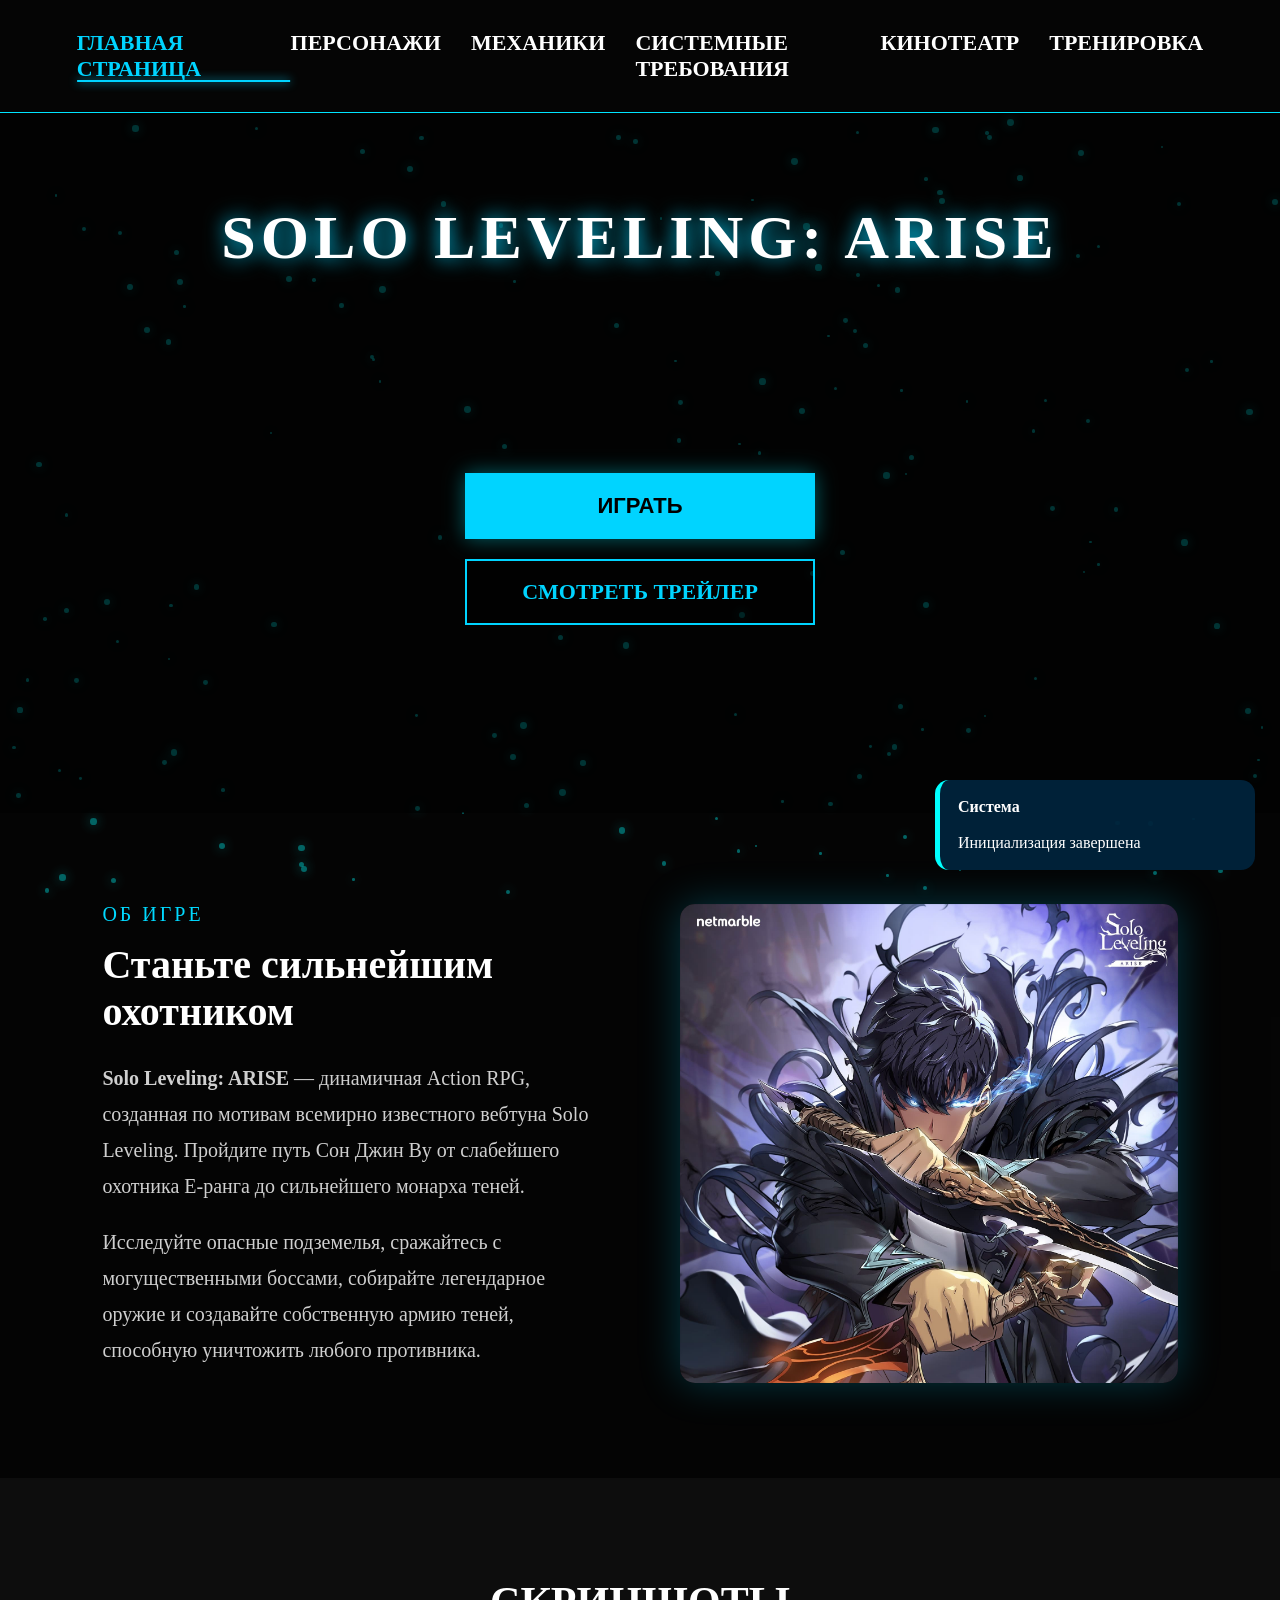
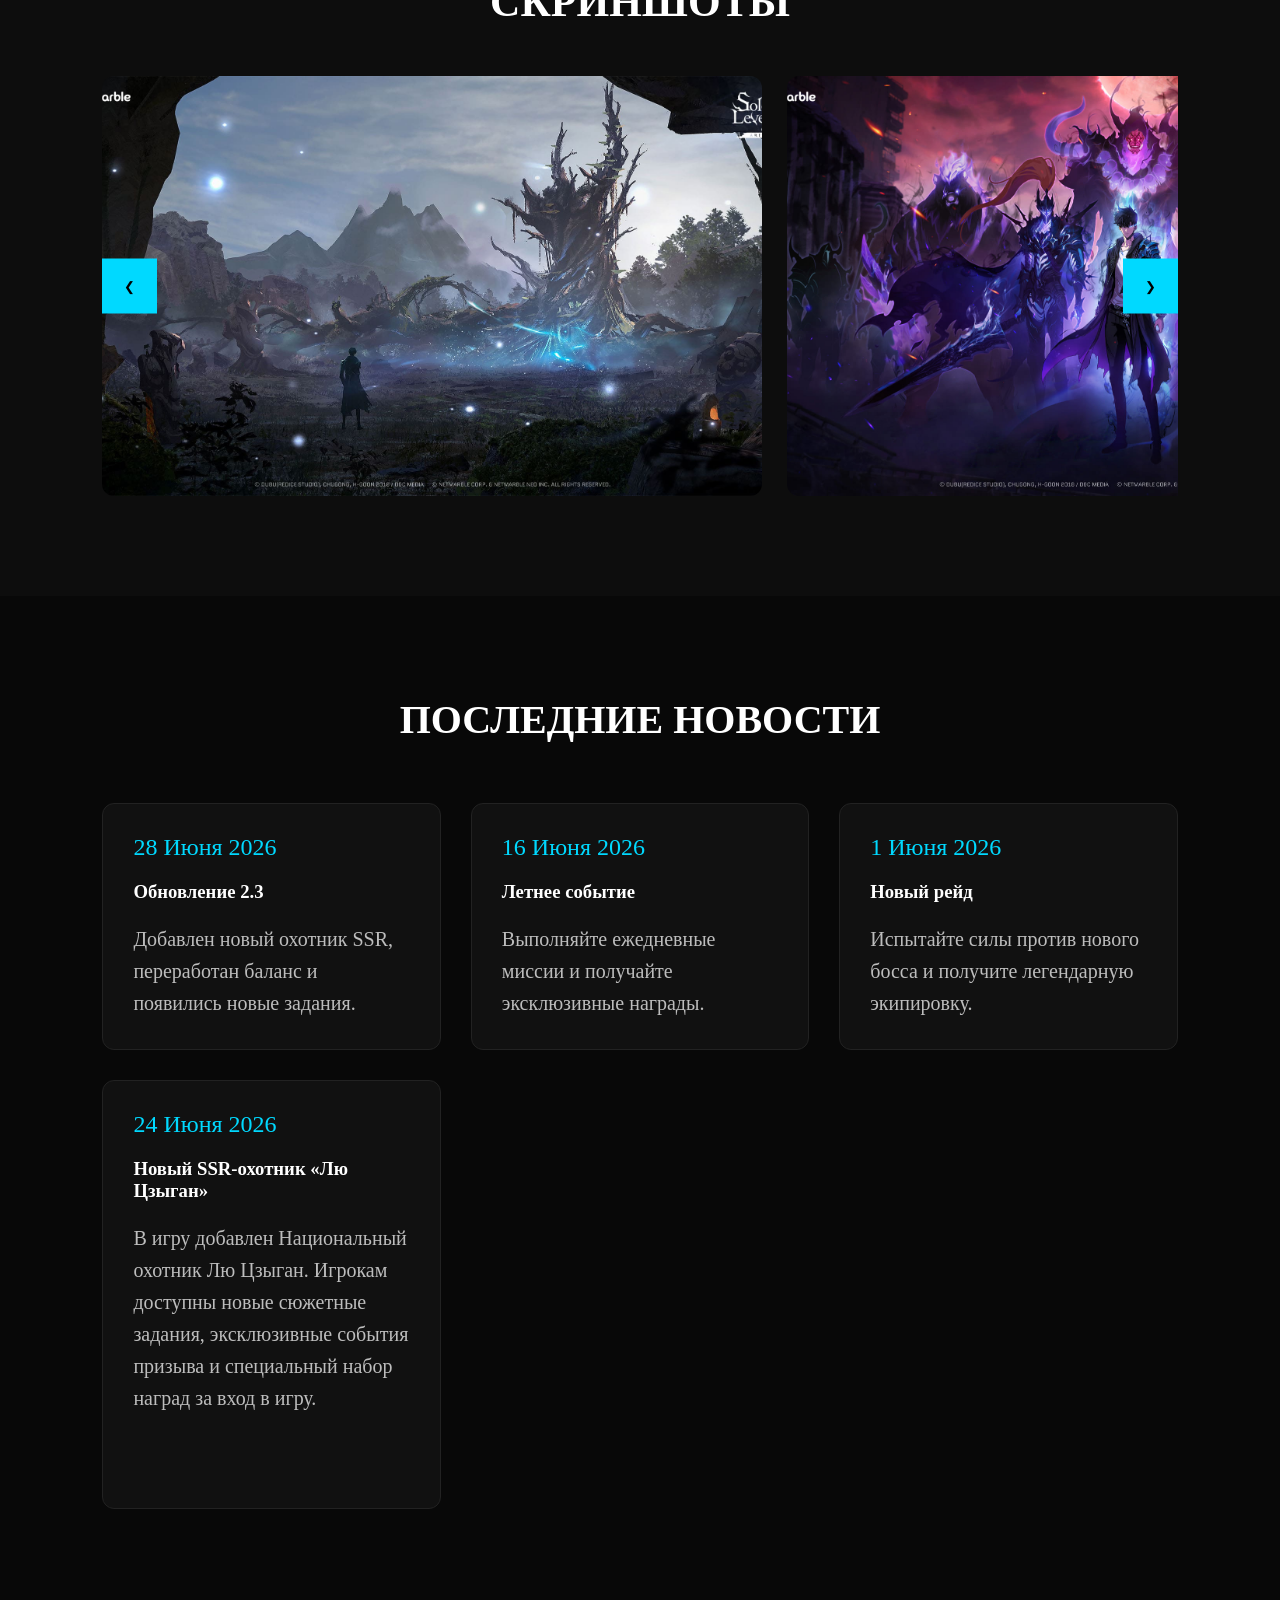
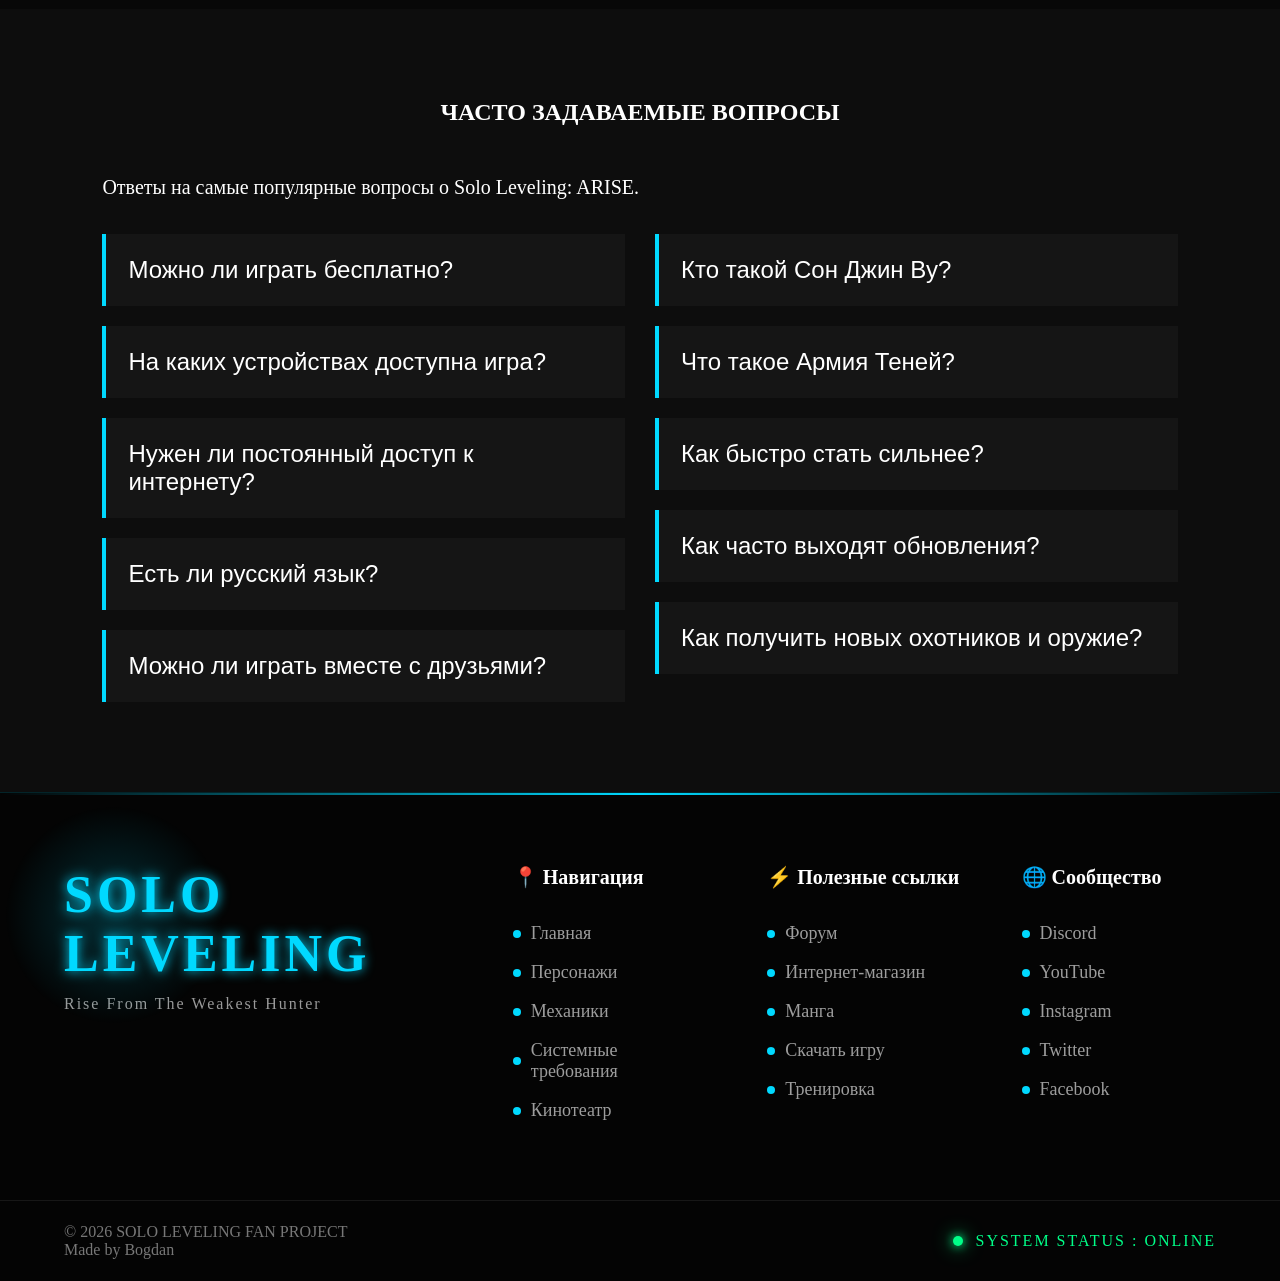
==== index.html @ cc803acc "init" ====
<!DOCTYPE html>
<html lang="ru">

<head>
    <meta charset="UTF-8">
    <meta name="viewport" content="width=device-width, initial-scale=1.0">
    <title>Главная</title>
    <link rel="stylesheet" href="/css/global/reset.css">
    <link rel="stylesheet" href="/css/global/navbar.css">
    <link rel="stylesheet" href="/css/global/footer.css">
    <link rel="stylesheet" href="/css/global/loader.css">
    <link rel="stylesheet" href="/css/global/notifications.css">
    <link rel="stylesheet" href="/css/global/particles.css">
    <link rel="stylesheet" href="/css/home/about.css">
    <link rel="stylesheet" href="/css/home/hero.css">
    <link rel="stylesheet" href="/css/home/gallery.css">
    <link rel="stylesheet" href="/css/home/news.css">
    <link rel="stylesheet" href="/css/home/faq.css">
    <link rel="stylesheet" href="/css/home/download.css">
    <link rel="stylesheet" href="/css/animations.css">
    <link rel="icon" href="/assets/icons/favicon.jpg" type="image/png">
</head>

<body>
    <nav class="navbar">
        <a href="index.html" class="active">ГЛАВНАЯ СТРАНИЦА</a>
        <ul class="nav-links">
            <li><a href="/html/characters.html">ПЕРСОНАЖИ</a></li>
            <li><a href="/html/game-info.html">МЕХАНИКИ</a></li>
            <li><a href="/html/requirements.html">СИСТЕМНЫЕ ТРЕБОВАНИЯ</a></li>
            <li><a href="/html/viewer.html">КИНОТЕАТР</a></li>
            <li><a href="/html/stronger.html">ТРЕНИРОВКА</a></li>
        </ul>
    </nav>
    <div id="particles"></div>
    <section class="hero-module">
        <video autoplay muted loop playsinline class="hero-video">
            <source src="/assets/video/hero-video.mp4" type="video/mp4">
        </video>
        <div class="hero-content">
            <h1>SOLO LEVELING: ARISE</h1>
            <div class="cta-group">
                <button class="btn-primary" id="play-btn">
                    ИГРАТЬ
                </button>
                <a href="https://www.youtube.com/watch?v=YvGSK8mIlt8" class="btn-secondary">
                    СМОТРЕТЬ ТРЕЙЛЕР
                </a>
            </div>
        </div>
    </section>
    <section class="about-game hidden">
        <div class="about-content">
            <div class="about-text">
                <span class="section-tag">ОБ ИГРЕ</span>
                <h2>Станьте сильнейшим охотником</h2>

                <p>
                    <strong>Solo Leveling: ARISE</strong> — динамичная Action RPG,
                    созданная по мотивам всемирно известного вебтуна Solo Leveling.
                    Пройдите путь Сон Джин Ву от слабейшего охотника E-ранга до
                    сильнейшего монарха теней.
                </p>

                <p>
                    Исследуйте опасные подземелья, сражайтесь с могущественными
                    боссами, собирайте легендарное оружие и создавайте собственную
                    армию теней, способную уничтожить любого противника.
                </p>
            </div>

            <div class="about-image hidden">
                <img src="/assets/screens/main/main.jpg" alt="Solo Leveling">
            </div>
        </div>
    </section>
    <section class="gallery-section hidden">
        <h2>СКРИНШОТЫ</h2>
        <div class="slider">
            <button class="slider-btn prev">&#10094;</button>
            <div class="slider-track">
                <img src="/assets/screens/1.jpg">
                <img src="/assets/screens/2.jpg">
                <img src="/assets/screens/3.jpg">
                <img src="/assets/screens/4.jpg">
                <img src="/assets/screens/5.jpg">
                <img src="/assets/screens/6.jpg">
                <img src="/assets/screens/7.jpg">
                <img src="/assets/screens/8.jpg">
                <img src="/assets/screens/9.jpg">
                <img src="/assets/screens/10.jpg">
            </div>
            <button class="slider-btn next">&#10095;</button>
        </div>
    </section>
    <div class="lightbox">
        <span class="close-lightbox">&times;</span>
        <img class="lightbox-img">
    </div>
    <section class="news-section hidden">
        <h2>ПОСЛЕДНИЕ НОВОСТИ</h2>
        <div class="news-grid">
            <article class="news-card">
                <span class="date">28 Июня 2026</span>
                <h3>Обновление 2.3</h3>
                <p>
                    Добавлен новый охотник SSR, переработан баланс
                    и появились новые задания.
                </p>
            </article>
            <article class="news-card">
                <span class="date">16 Июня 2026</span>
                <h3>Летнее событие</h3>
                <p>
                    Выполняйте ежедневные миссии и получайте эксклюзивные награды.
                </p>
            </article>

            <article class="news-card">
                <span class="date">1 Июня 2026</span>
                <h3>Новый рейд</h3>
                <p>
                    Испытайте силы против нового босса и получите легендарную экипировку.
                </p>
            </article>
            <article class="news-card">
                <span class="date">24 Июня 2026</span>
                <h3>Новый SSR-охотник «Лю Цзыган»</h3>
                <p>
                    В игру добавлен Национальный охотник Лю Цзыган. Игрокам доступны
                    новые сюжетные задания, эксклюзивные события призыва и специальный
                    набор наград за вход в игру.
                </p>
            </article>

            <article class="news-card">
                <span class="date">11 Июня 2026</span>
                <h3>Летний фестиваль охотников</h3>
                <p>
                    Стартовало сезонное событие Summer Hunter Festival. Выполняйте
                    ежедневные миссии, собирайте специальные жетоны и обменивайте их
                    на SSR-оружие, артефакты и редкие материалы для усиления персонажей.
                </p>
            </article>

            <article class="news-card">
                <span class="date">29 Мая 2026</span>
                <h3>Новый режим «Proof of the Strong»</h3>
                <p>
                    Добавлен новый высокоуровневый режим испытаний, в котором игрокам
                    предстоит сразиться с усиленными боссами. За прохождение можно
                    получить легендарное снаряжение и уникальные титулы.
                </p>
            </article>
        </div>
    </section>
    <section class="faq-section hidden" id="faq">
        <h2>ЧАСТО ЗАДАВАЕМЫЕ ВОПРОСЫ</h2>
        <p class="faq-subtitle">
            Ответы на самые популярные вопросы о Solo Leveling: ARISE.
        </p>
        <div class="faq">
            <div class="faq-column">
                <div class="faq-item">
                    <button class="faq-question">
                        Можно ли играть бесплатно?
                    </button>
                    <div class="faq-answer">
                        <p>
                            Да. <strong>Solo Leveling: ARISE</strong> распространяется по модели
                            Free-to-Play, поэтому скачать и начать играть можно совершенно бесплатно.
                        </p>
                        <p>
                            В игре присутствуют внутриигровые покупки, однако большинство контента,
                            включая сюжет, развитие персонажей, подземелья и события, доступно без
                            обязательных вложений.
                        </p>
                    </div>
                </div>
                <div class="faq-item">
                    <button class="faq-question">
                        На каких устройствах доступна игра?
                    </button>

                    <div class="faq-answer">
                        <p>
                            Игра доступна на ПК, Android и iOS.
                        </p>
                        <p>
                            Вы можете использовать одну учетную запись и продолжить прохождение
                            на любом поддерживаемом устройстве, если выполнен вход в один аккаунт.
                        </p>
                    </div>
                </div>
                <div class="faq-item">
                    <button class="faq-question">
                        Нужен ли постоянный доступ к интернету?
                    </button>

                    <div class="faq-answer">
                        <p>
                            Да. Для запуска игры и большинства игровых режимов требуется
                            стабильное интернет-соединение.
                        </p>

                        <p>
                            Это необходимо для синхронизации игрового прогресса, участия
                            в событиях, получения наград и обновлений.
                        </p>
                    </div>
                </div>
                <div class="faq-item">
                    <button class="faq-question">
                        Есть ли русский язык?
                    </button>
                    <div class="faq-answer">
                        <p>
                            Да. Игра поддерживает русский интерфейс и субтитры.
                        </p>
                        <p>
                            Язык можно изменить в настройках игры без необходимости
                            переустанавливать клиент.
                        </p>
                    </div>
                </div>
                <div class="faq-item">
                    <button class="faq-question">
                        Можно ли играть вместе с друзьями?
                    </button>
                    <div class="faq-answer">
                        <p>
                            Основной сюжет ориентирован на одиночное прохождение,
                            однако игра регулярно предлагает события, рейтинговые режимы
                            и соревновательный контент, где можно сравнить свои результаты
                            с другими игроками.
                        </p>
                    </div>
                </div>
            </div>
            <div class="faq-column">
                <div class="faq-item">
                    <button class="faq-question">
                        Кто такой Сон Джин Ву?
                    </button>
                    <div class="faq-answer">
                        <p>
                            Сон Джин Ву — главный герой вселенной Solo Leveling.
                            В начале истории он считается слабейшим охотником E-ранга,
                            однако после получения загадочной Системы становится единственным,
                            кто способен бесконечно развивать свои способности.
                        </p>
                        <p>
                            Именно его путь от самого слабого до сильнейшего Монарха Теней
                            лежит в основе сюжета игры.
                        </p>
                    </div>
                </div>
                <div class="faq-item">
                    <button class="faq-question">
                        Что такое Армия Теней?
                    </button>
                    <div class="faq-answer">
                        <p>
                            Побеждая сильных противников, Сон Джин Ву способен превращать их
                            в своих теневых солдат.
                        </p>
                        <p>
                            Каждый призванный воин обладает собственными характеристиками
                            и может участвовать в боях, усиливая вашу команду.
                        </p>
                    </div>
                </div>
                <div class="faq-item">
                    <button class="faq-question">
                        Как быстро стать сильнее?
                    </button>
                    <div class="faq-answer">
                        <p>
                            Регулярно проходите сюжетные главы, улучшайте оружие,
                            развивайте навыки, усиливайте Армию Теней и выполняйте ежедневные задания.
                        </p>
                        <p>
                            Не забывайте участвовать во временных событиях —
                            они позволяют получить редкие материалы и ценные награды,
                            значительно ускоряющие развитие аккаунта.
                        </p>
                    </div>
                </div>
                <div class="faq-item">
                    <button class="faq-question">
                        Как часто выходят обновления?
                    </button>
                    <div class="faq-answer">
                        <p>
                            Разработчики регулярно выпускают обновления, добавляя новых
                            охотников, игровые режимы, сюжетные главы, события и улучшения
                            игрового баланса.
                        </p>
                        <p>
                            Следить за всеми изменениями можно в разделе новостей
                            или на официальных страницах проекта.
                        </p>
                    </div>
                </div>
                <div class="faq-item">

                    <button class="faq-question">
                        Как получить новых охотников и оружие?
                    </button>

                    <div class="faq-answer">
                        <p>
                            Новых охотников и оружие можно получить с помощью системы призыва
                            (Gacha), участвуя в специальных событиях, выполняя сюжетные главы,
                            ежедневные задания и сезонные активности.
                        </p>

                        <p>
                            Самые редкие персонажи и оружие имеют высокий ранг (SSR) и появляются
                            в ограниченных баннерах. Во время специальных событий вероятность их
                            получения увеличивается, поэтому рекомендуется сохранять ресурсы и
                            использовать их именно в период действия таких баннеров.
                        </p>
                    </div>

                </div>
            </div>
        </div>
    </section>
    <footer class="footer hidden">
        <div class="footer-line"></div>
        <div class="footer-content">
            <div class="footer-brand">
                <h2>SOLO LEVELING</h2>
                <p>Rise From The Weakest Hunter</p>
                <div class="brand-glow"></div>
            </div>
            <div class="footer-column">
                <h3>📍 Навигация</h3>
                <a href="index.html">Главная</a>
                <a href="/html/characters.html">Персонажи</a>
                <a href="html/game-info.html">Механики</a>
                <a href="/html/requirements.html">Системные требования</a>
                <a href="/html/viewer.html">Кинотеатр</a>
            </div>
            <div class="footer-column">
                <h3>⚡ Полезные ссылки</h3>
                <a href="https://forum.netmarble.com/slv_en">Форум</a>
                <a href="https://slvshop.netmarble.com/ru/">Интернет-магазин</a>
                <a href="https://com-x.life/9117-podnyatie-urovnya-v-odinochku-h3s2.html">Манга</a>
                <a href="#" id="download-footer-btn">Скачать игру</a>
                <a href="/html/stronger.html">Тренировка</a>
            </div>
            <div class="footer-column">
                <h3>🌐 Сообщество</h3>
                <a href="https://discord.com/invite/sololevelingarise-gl">Discord</a>
                <a href="https://www.youtube.com/@SoloLevelingARISE_GL">YouTube</a>
                <a href="https://www.instagram.com/sololeveling.arise">Instagram</a>
                <a href="https://x.com/Sololv_ARISE_GL">Twitter</a>
                <a href="https://www.facebook.com/SoloLevelingARISE.EN/">Facebook</a>
            </div>
        </div>
        <div class="footer-bottom">
            <span>© 2026 SOLO LEVELING FAN PROJECT <br> Made by Bogdan</span>
            <div class="system-status">
                <span class="status-dot"></span>
                SYSTEM STATUS : ONLINE
            </div>
        </div>
    </footer>
    <div id="download-modal">
        <div class="modal-content">
            <button class="close-btn2">&times;</button>
            <h2>Скачать игру</h2>
            <h3>MOBILE</h3>
            <div class="store-links">
                <a href="https://apps.apple.com/us/app/solo-leveling-arise/id1662742277"><img class="icon-download"
                        src="/assets/download-icons/app-store.svg" alt=""></a>
                <a href="https://play.google.com/store/apps/details?id=com.netmarble.sololv"><img class="icon-download"
                        src="/assets/download-icons/google-play.svg" alt=""></a>
                <a href="https://store.epicgames.com/p/solo-levelingarise-android-85219e"><img class="icon-download"
                        src="/assets/download-icons/epic-games.svg" alt=""></a>
            </div>

            <h3>PC</h3>
            <div class="store-links">
                <a href="https://sololeveling.netmarble.com/ru/pcplay"><img src="/assets/download-icons/version-pc.svg"
                        alt="" class="icon-download"> </a>
                <a href="https://play.google.com/store/apps/details?id=com.netmarble.sololv"><img class="icon-download"
                        src="/assets/download-icons/google-play-pc.svg" alt=""></a>
            </div>
        </div>
    </div>
    <div id="notifications"></div>
    <div id="loader">
        <div class="loader-circle"></div>
        <span>INITIALIZING SYSTEM...</span>
    </div>
    <script type="module" src="/js/main.js"></script>
    <script src="/js/loader.js"></script>
    <script src="/js/navbar.js"></script>
    <script src="/js/particles.js"></script>
</body>

</html>
---- css/global/navbar.css ----
.navbar {
    position: sticky;
    top: 0;
    z-index: 1000;
    display: flex;
    justify-content: space-between;
    align-items: center;
    padding: 30px 6%;
    border-bottom: 1px solid var(--cyan);
    background: var(--bg-dark);
    transition: transform 0.5s ease-in-out;
}

.nav-links {
    display: flex;
    list-style: none;
    gap: 30px;
}

.nav-links a,
.navbar a {
    color: #fff;
    font-size: 22px;
    font-weight: 700;
    position: relative;
    transition: color 0.3s;
}

.nav-links a::after,
.navbar a::after {
    content: '';
    position: absolute;
    width: 0;
    height: 2px;
    bottom: 0;
    left: 50%;
    background-color: var(--neon-blue);
    box-shadow: 0 0 10px var(--neon-blue);
    transition: all 0.3s ease-out;
    transform: translateX(-50%);
}

.nav-links a.active::after,
.navbar a.active::after {
    width: 100%;
}

.nav-links a span:hover,
.nav-links a.active,
.navbar a:hover,
.navbar a.active {
    color: var(--neon-blue);
}

.navbar--hidden {
    transform: translateY(-100%);
}
---- css/global/footer.css ----
.footer {
    position: relative;
    background: #05050516;
    overflow: hidden;
    border-top: 1px solid rgba(0, 217, 255, .15);
}

.footer-line {
    height: 2px;
    background: linear-gradient(90deg,
            transparent,
            #00d9ff,
            transparent);
    animation: lineMove 5s linear infinite;
}

.footer-content {
    width: min(1300px, 90%);
    margin: auto;
    padding: 70px 0;
    display: grid;
    grid-template-columns: 2fr 1fr 1fr 1fr;
    gap: 60px;
}

.footer-brand {
    position: relative;
}

.footer-brand h2 {
    color: #00d9ff;
    font-size: 52px;
    letter-spacing: 4px;
    margin-bottom: 12px;
    text-shadow: 0 0 12px #00d9ff;
}

.footer-brand p {
    color: #999;
    letter-spacing: 2px;
}

.brand-glow {
    width: 220px;
    height: 220px;
    position: absolute;
    left: -60px;
    top: -60px;
    border-radius: 50%;
    background: radial-gradient(circle, #00d9ff33, transparent 70%);
    animation: pulse 4s infinite;
    pointer-events: none;
}

.footer-column h3 {
    color: white;
    margin-bottom: 25px;
    font-size: 20px;
}

.footer-column {
    display: flex;
    flex-direction: column;
}

.footer-column a {
    color: #9d9d9d;
    text-decoration: none;
    margin: 9px 0;
    transition: .3s;
    position: relative;
    padding-left: 18px;
    font-size: 18px;
}

.footer-column a::before {
    content: "";
    position: absolute;
    width: 8px;
    height: 8px;
    border-radius: 50%;
    background: #00d9ff;
    left: 0;
    top: 50%;
    transform: translateY(-50%);
    transition: .3s;
}

.footer-column a:hover {
    color: white;
    transform: translateX(10px);
}

.footer-column a:hover::before {
    box-shadow:
        0 0 10px #00d9ff,
        0 0 20px #00d9ff,
        0 0 35px #00d9ff;
}

.footer-bottom {
    border-top: 1px solid rgba(255, 255, 255, .08);
    padding: 22px 5%;
    display: flex;
    justify-content: space-between;
    align-items: center;
    color: #777;
}

.system-status {
    display: flex;
    align-items: center;
    gap: 12px;
    letter-spacing: 2px;
    color: #00ff88;
}

.status-dot {
    width: 10px;
    height: 10px;
    border-radius: 50%;
    background: #00ff88;
    box-shadow:
        0 0 10px #00ff88,
        0 0 20px #00ff88;
    animation: online 1.8s infinite;
}
---- css/global/loader.css ----
#loader {
    position: fixed;
    inset: 0;
    background: #02060f;
    display: flex;
    flex-direction: column;
    justify-content: center;
    align-items: center;
    gap: 25px;
    z-index: 99999;
}

.loader-circle {
    width: 90px;
    height: 90px;
    border-radius: 50%;
    border: 5px solid rgba(255, 255, 255, .1);
    border-top-color: cyan;
    animation: spinLoader 1s linear infinite;
}
---- css/global/notifications.css ----
#notifications {
    position: fixed;
    right: 25px;
    bottom: 30px;
    display: flex;
    flex-direction: column;
    gap: 15px;
    z-index: 9999;
}

.notification {
    width: 320px;
    padding: 18px;
    border-radius: 14px;
    background: rgba(0, 35, 60, .95);
    border-left: 5px solid cyan;
    animation: slideNotification .4s;
}
---- css/global/particles.css ----
#particles {
    position: fixed;
    inset: 0;
    top: 0;
    left: 0;
    pointer-events: none;
    overflow: hidden;
    z-index: -1;
    pointer-events: none;
}

.particle {
    position: absolute;
    border-radius: 50%;
    background: cyan;
    opacity: .5;
    box-shadow: 0 0 12px cyan;
    animation: float infinite linear;
}
---- css/home/about.css ----
.about-game {
    padding: 90px 8%;
    background: #0808083d;
}

.about-content {
    display: flex;
    align-items: center;
    justify-content: space-between;
    gap: 80px;
}

.about-text {
    flex: 1;
}

.section-tag {
    color: #00d9ff;
    font-size: 20px;
    letter-spacing: 3px;
}

.about-text h2 {
    margin: 15px 0 25px;
    font-size: 40px;
}

.about-text p {
    color: #cfcfcf;
    line-height: 1.8;
    margin-bottom: 20px;
    font-size: 20px;
}

.about-image {
    flex: 1;
}

.about-image img {
    width: 100%;
    border-radius: 15px;
    box-shadow: 0 0 40px rgba(0, 212, 255, .25);
}
---- css/home/hero.css ----
.hero-module {
    height: 700px;
    position: relative;
    display: flex;
    align-items: center;
    justify-content: center;
    text-align: center;
}

.hero-module::after {
    content: '';
    position: absolute;
    top: 0;
    left: 0;
    width: 100%;
    height: 100%;
    background: rgba(0, 0, 0, 0.6);
    z-index: -1;
}

.hero-video {
    position: absolute;
    width: 100%;
    height: 100%;
    object-fit: cover;
    z-index: -1;
    opacity: 0.5;
}

.hero-content h1 {
    font-size: 62px;
    padding-top: 100px;
    text-shadow: 0 0 20px var(--neon-blue);
}

.cta-group {
    display: flex;
    flex-direction: column;
    margin: 200px auto;
    width: 350px;
    gap: 20px;
}

.btn-primary,
.btn-secondary {
    padding: 18px 40px;
    font-weight: 700;
    font-size: 22px;
    cursor: pointer;
    transition: all 0.3s ease;
    border: 2px solid var(--neon-blue);
    text-transform: uppercase;
    display: flex;
    align-items: center;
    justify-content: center;
    gap: 10px;
}

.btn-primary {
    background: var(--neon-blue);
    color: #000;
    box-shadow: 0 0 20px rgba(0, 242, 255, 0.4);
}

.btn-primary:hover {
    background: #fff;
    box-shadow: 0 0 30px #fff;
}

.btn-secondary {
    background: rgba(0, 0, 0, 0.3);
    color: var(--neon-blue);
}

.btn-secondary:hover {
    background: rgba(0, 242, 255, 0.1);
    border-color: #fff;
    color: #fff;
}
---- css/home/gallery.css ----
.gallery-section {
    padding: 100px 8%;
    background: #0d0d0d;
}

.gallery-section h2 {
    text-align: center;
    margin-bottom: 50px;
    font-size: 42px;
}

.slider {
    position: relative;
    overflow: hidden;
}

.slider-track {
    display: flex;
    transition: .7s;
    gap: 25px;
}

.slider-track img {
    width: 660px;
    height: 420px;
    object-fit: cover;
    border-radius: 12px;
    cursor: pointer;
    flex-shrink: 0;
    transition: .35s;
}

.slider-track img:hover {
    transform: scale(1.04);
}

.slider-btn {
    position: absolute;
    top: 50%;
    transform: translateY(-50%);
    width: 55px;
    height: 55px;
    background: #00d9ff;
    border: none;
    cursor: pointer;
    z-index: 10;
}

.prev {
    left: 0;
}

.next {
    right: 0;
}

.lightbox {
    position: fixed;
    inset: 0;
    background: rgba(0, 0, 0, .92);
    display: none;
    justify-content: center;
    align-items: center;
    z-index: 999;
}

.lightbox img {
    max-width: 90%;
    max-height: 90%;
    border-radius: 15px;
}

.close-lightbox {
    position: absolute;
    top: 30px;
    right: 40px;
    color: white;
    font-size: 45px;
    cursor: pointer;
}
---- css/home/news.css ----
.news-section {
    padding: 100px 8%;
    background: #10101050;
}

.news-section h2 {
    text-align: center;
    margin-bottom: 60px;
    font-size: 40px;
}

.news-grid {
    display: grid;
    grid-template-columns: repeat(3, 1fr);
    gap: 30px;
}

.news-card {
    background: #111;
    padding: 30px;
    border: 1px solid #222;
    border-radius: 12px;
    transition: .3s;
}

.news-card:hover {
    border-color: #00d9ff;
    transform: translateY(-8px);
}

.news-card .date {
    color: #00d9ff;
    font-size: 24px;
}

.news-card h3 {
    margin: 20px 0;
}

.news-card p {
    color: #bdbdbd;
    line-height: 1.6;
    font-size: 20px;
}

.news-card {
    opacity: 0;
    transform: translateY(60px);
}

.news-card.animate {
    animation: newsAppear .7s forwards;
}
---- css/home/faq.css ----
.faq-section {
    padding: 90px 8%;
    background: #0d0d0d;
}

.faq-section h2 {
    text-align: center;
    margin-bottom: 50px;
}

.faq {
    max-width: 1200px;
    margin: auto;
    display: grid;
    grid-template-columns: repeat(2, 1fr);
    gap: 30px;
    align-items: start;
}

.faq-column {
    display: flex;
    flex-direction: column;
    gap: 20px;
}

@media (max-width:900px) {
    .faq {
        grid-template-columns: 1fr;
    }
}

.faq-subtitle {
    font-size: 20px;
    margin-bottom: 35px;
}

.faq-question {
    width: 100%;
    background: #151515;
    color: white;
    padding: 22px;
    border: none;
    text-align: left;
    cursor: pointer;
    font-size: 24px;
    border-left: 4px solid #00d9ff;
}

.faq-answer {
    max-height: 0;
    overflow: hidden;
    opacity: 0;
    transition:
        max-height .35s ease,
        padding .35s ease;
    padding: 0 20px;
    font-size: 18px;
}

.faq-item.active .faq-answer {
    max-height: 500px;
    opacity: 1;
    padding: 20px;
}
---- css/home/download.css ----
#download-modal {
    display: none;
    position: fixed;
    z-index: 9999;
    left: 0;
    top: 0;
    width: 100%;
    height: 100%;
    background-color: rgba(0, 0, 0, 0.7);
    justify-content: center;
    align-items: center;
    animation: fadeIn 0.5s ease;
}

.modal-content {
    background: #0d0d0d;
    border: 1px solid var(--neon-blue);
    width: 80%;
    max-width: 1000px;
    padding: 10px;
    position: relative;
    box-shadow: 0 0 20px rgba(0, 212, 255, 0.3);
    text-align: center;
}

.modal-content h3 {
    font-size: 40px;
}

.store-links {
    display: flex;
    justify-content: center;
    gap: 15px;
    margin-top: 20px;
    margin-bottom: 25px;
    flex-wrap: wrap;
}

.store-links a {
    display: flex;
    align-items: center;
    justify-content: center;
    color: #fff;
    font-weight: 600;
    text-transform: uppercase;
    transition: 0.3s;
    border-radius: 4px;
}

.store-links a .icon-download {
    height: 100px;
    border: none;
}

.close-btn2 {
    background: transparent;
    border: none;
    font-size: 50px;
    color: var(--neon-blue);
    cursor: pointer;
    position: absolute;
    top: 15px;
    right: 20px;
    transition: 0.3s;
}

.close-btn2:hover {
    color: #fff;
}

.modal-content::before {
    content: '';
    position: absolute;
    top: 0;
    left: 0;
    width: 100%;
    height: 2px;
    background: var(--neon-blue);
    box-shadow: 0 0 10px var(--neon-blue);
}

.modal-content img {
    border: 2px solid var(--neon-blue);
    margin-bottom: 20px;
    padding: 5px;
}

.modal-content h2 {
    color: var(--neon-blue);
    text-transform: uppercase;
    margin: 10px 0;
    font-size: 40px;
}
---- css/animations.css ----
@keyframes slideNotification {

    from {
        opacity: 0;
        transform: translateX(80px);
    }

    to {
        opacity: 1;
        transform: translateX(0);
    }
}

@keyframes spinLoader {
    from {
        transform: rotate(0deg);
    }

    to {
        transform: rotate(360deg);
    }
}

.bar {
    animation: loadBar 2.5s ease;
}

@keyframes loadBar {

    from {

        width: 0;

    }

    to {

        width: 78%;

    }

}

@keyframes fadeIn {
    from {
        opacity: 0;
        transform: scale(0.9);
    }

    to {
        opacity: 1;
        transform: scale(1);
    }
}

@keyframes pulse {

    0%,
    100% {
        transform: scale(.9);
        opacity: .4;
    }

    50% {
        transform: scale(1.2);
        opacity: .9;
    }
}

@keyframes float {
    0% {
        transform: translateY(0);
        opacity: 0;
    }

    20% {
        opacity: 1;
    }

    100% {
        transform: translateY(-120vh);
        opacity: 0;
    }
}

@keyframes blink {

    0%,
    100% {
        opacity: 1;
    }

    50% {
        opacity: .4;
    }
}

@keyframes rotateCircle {
    from {
        transform: rotate(0);
    }

    to {
        transform: rotate(360deg);
    }
}

@keyframes pulseCore {
    0% {
        transform: scale(1);
        text-shadow: 0 0 10px cyan;
    }

    50% {
        transform: scale(1.15);
        text-shadow:
            0 0 30px cyan,
            0 0 60px cyan;
    }

    100% {
        transform: scale(1);
        text-shadow: 0 0 10px cyan;
    }
}

@keyframes scanMove {
    from {
        top: -10px;
    }

    to {
        top: 100%;
    }
}

@keyframes ringRotate {
    from {
        transform: translate(-50%, -50%) rotate(0);
    }

    to {
        transform: translate(-50%, -50%) rotate(360deg);
    }
}

@keyframes lineMove {
    from {
        transform: translateX(-100%);
    }

    to {
        transform: translateX(100%);
    }
}

@keyframes online {
    50% {
        transform: scale(.7);
        opacity: .3;
    }
}

@keyframes newsAppear {
    0% {
        opacity: 0;
        transform: translateY(60px);
    }

    100% {
        opacity: 1;
        transform: translateY(0);
    }
}
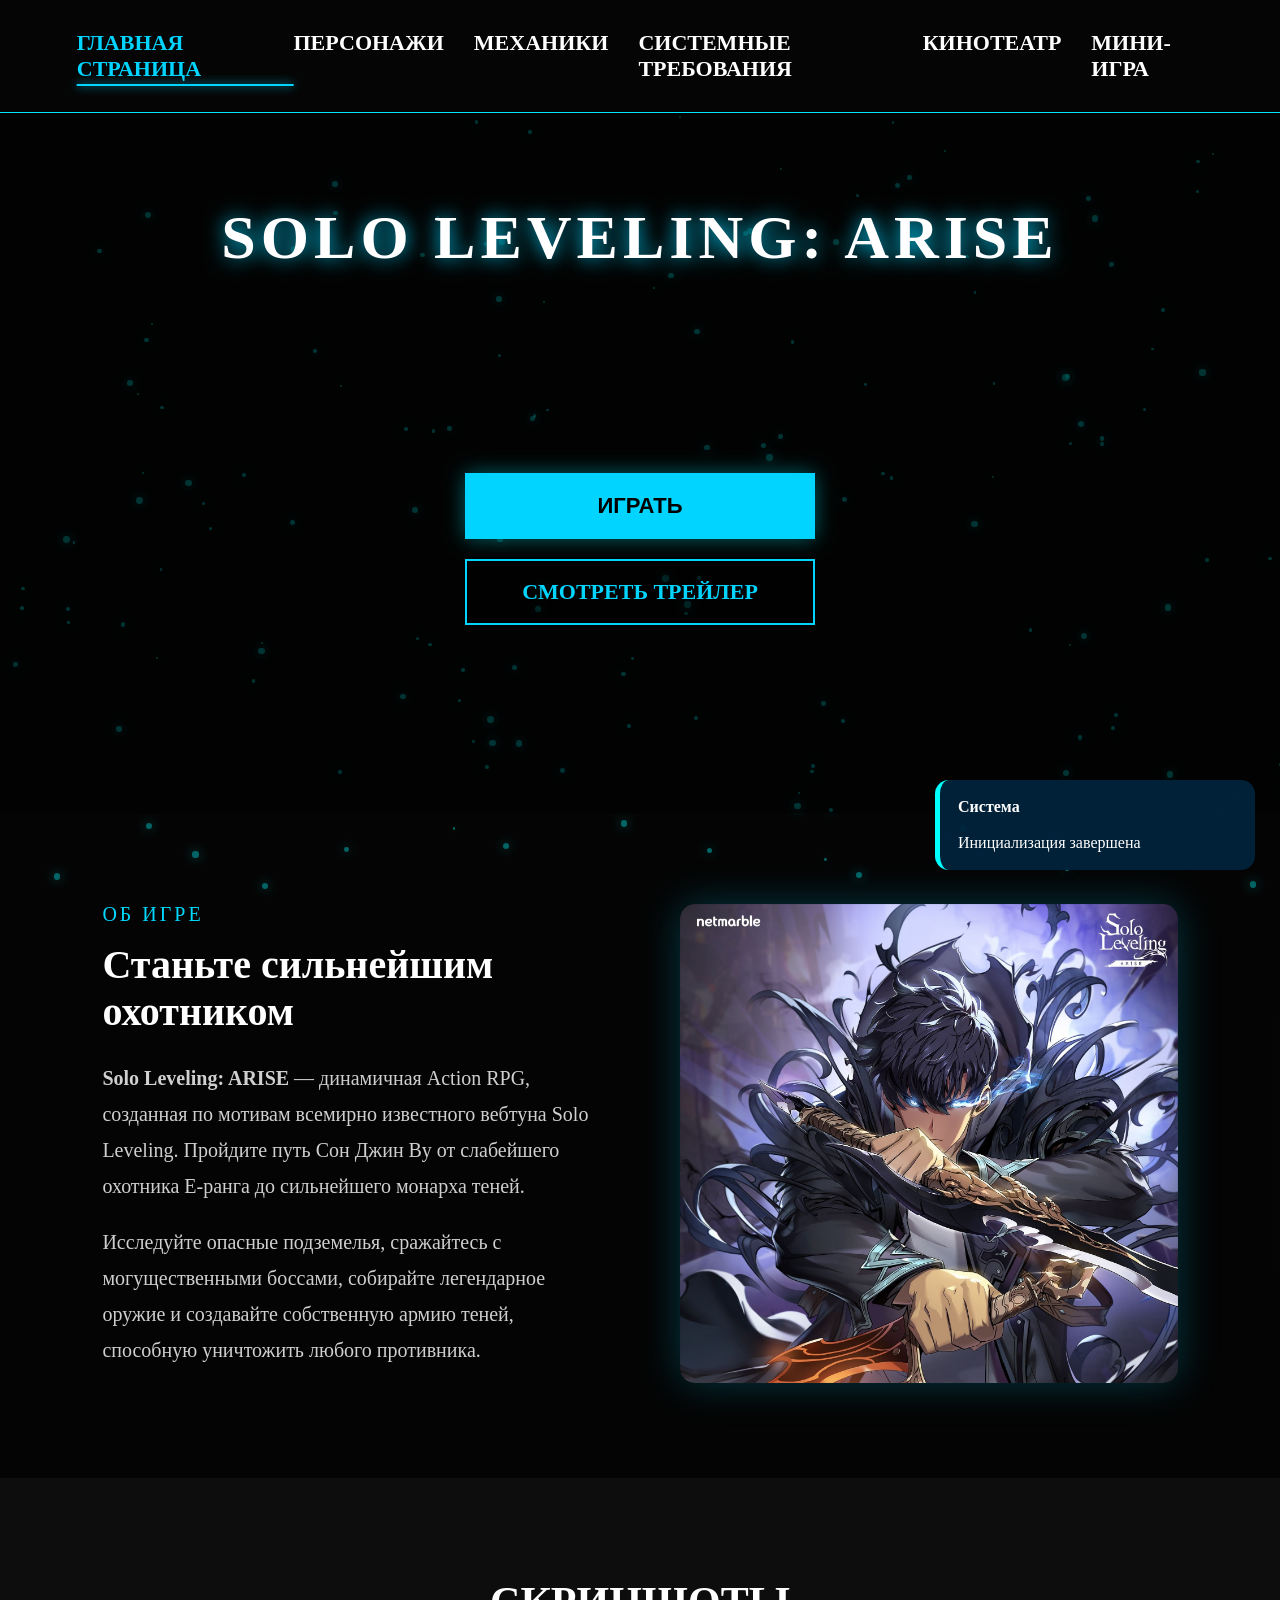
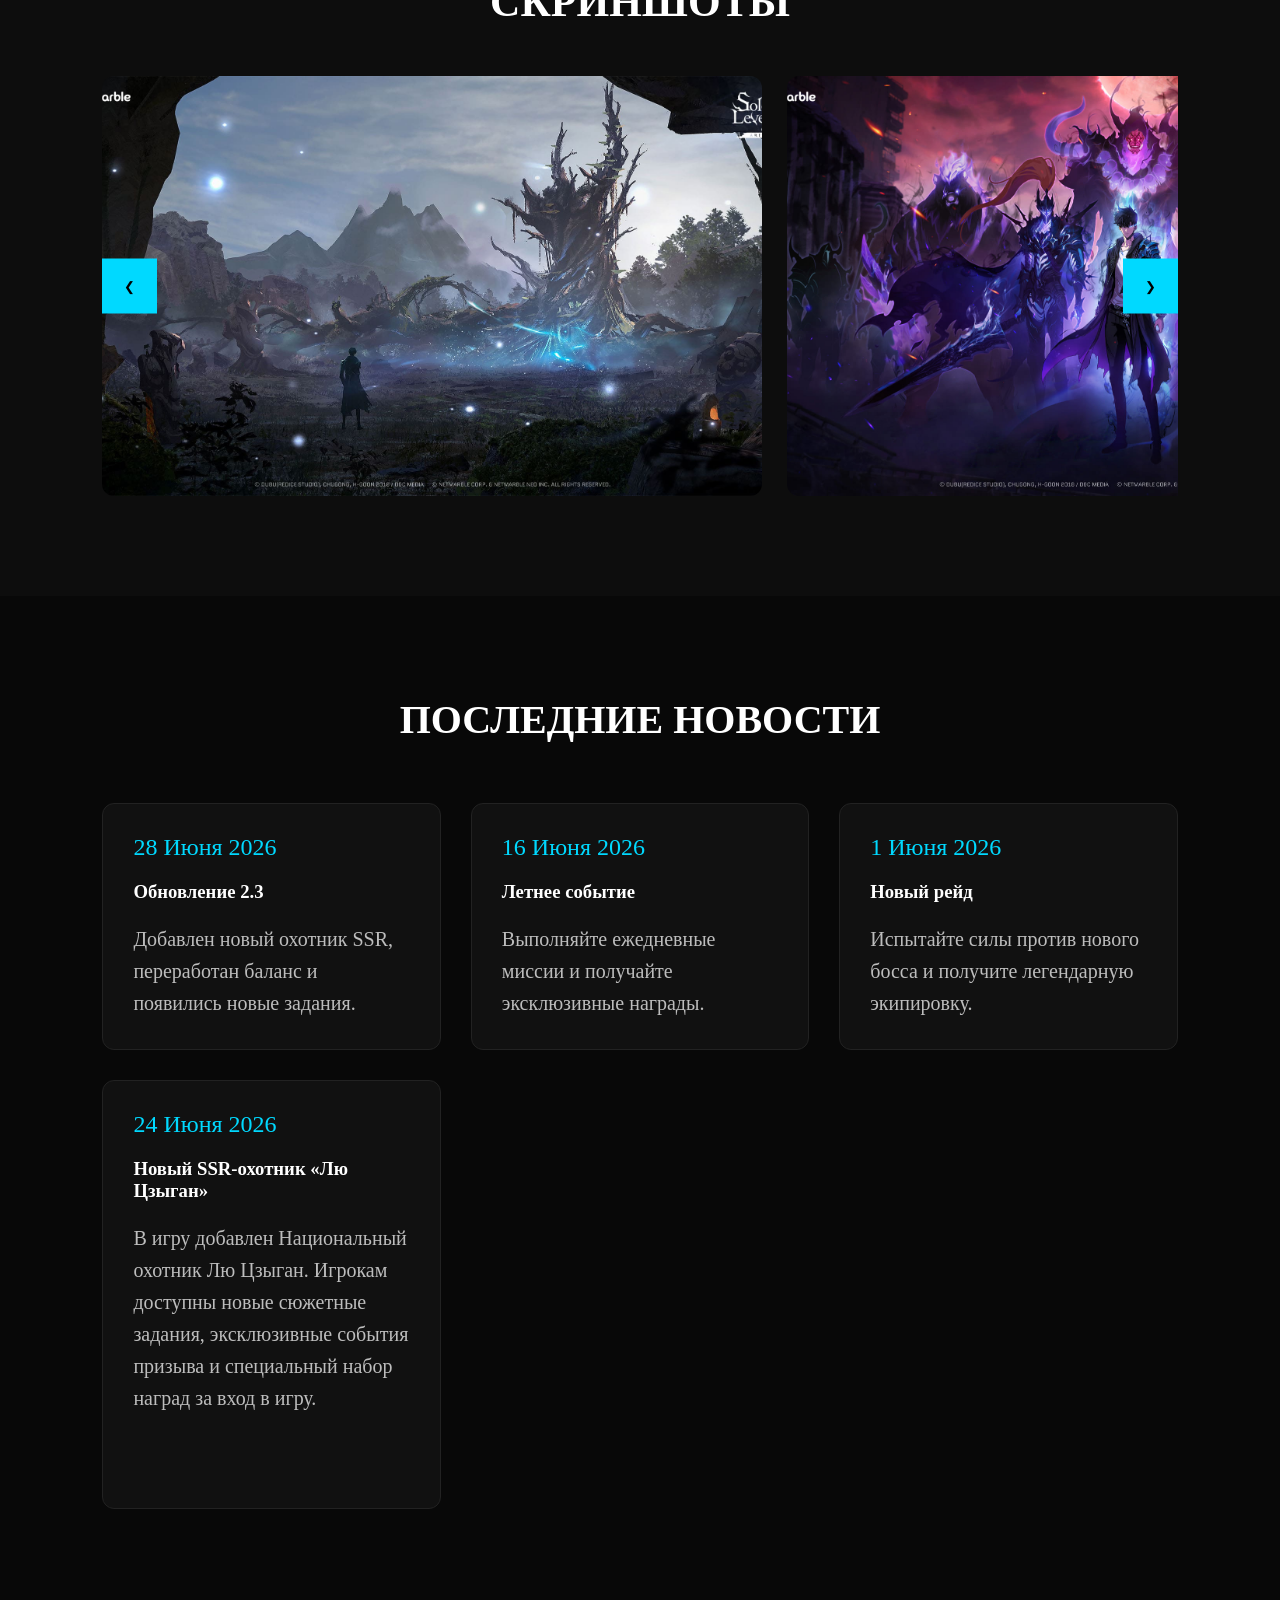
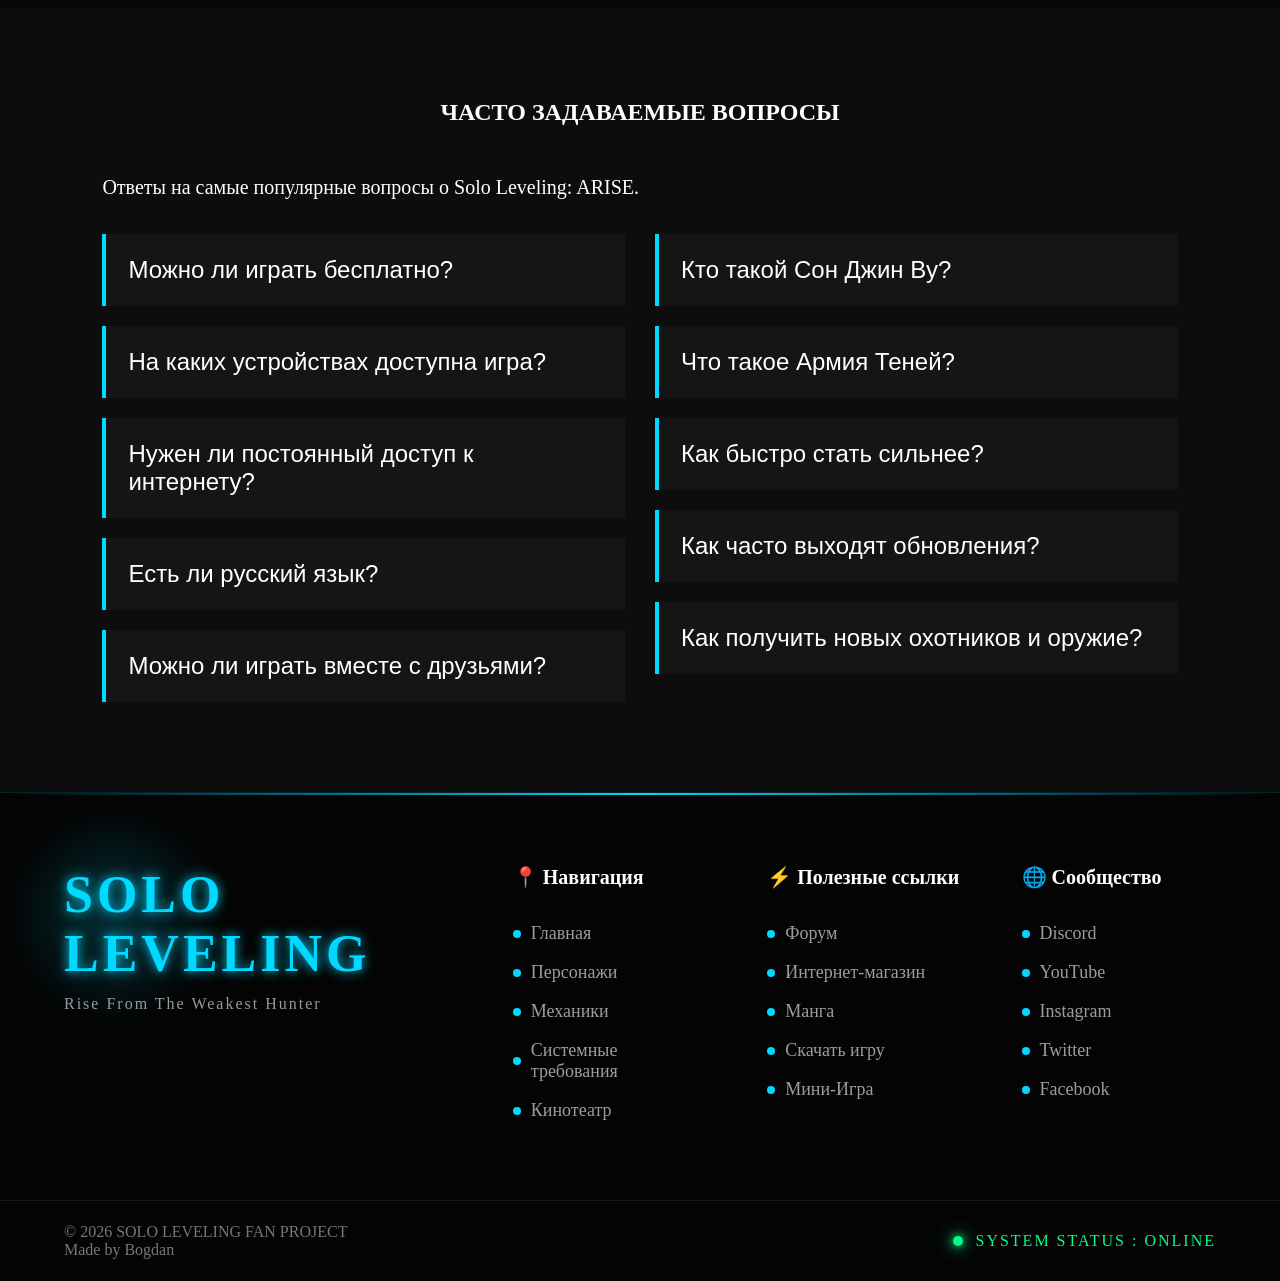
==== commit 2e1df9cf: "переделал название и немного исправил ссылки" ====
--- a/index.html
+++ b/index.html
@@ -29,7 +29,7 @@
             <li><a href="/html/game-info.html">МЕХАНИКИ</a></li>
             <li><a href="/html/requirements.html">СИСТЕМНЫЕ ТРЕБОВАНИЯ</a></li>
             <li><a href="/html/viewer.html">КИНОТЕАТР</a></li>
-            <li><a href="/html/stronger.html">ТРЕНИРОВКА</a></li>
+            <li><a href="/html/mini-game.html">МИНИ-ИГРА</a></li>
         </ul>
     </nav>
     <div id="particles"></div>
@@ -349,7 +349,7 @@
                 <a href="https://slvshop.netmarble.com/ru/">Интернет-магазин</a>
                 <a href="https://com-x.life/9117-podnyatie-urovnya-v-odinochku-h3s2.html">Манга</a>
                 <a href="#" id="download-footer-btn">Скачать игру</a>
-                <a href="/html/stronger.html">Тренировка</a>
+                <a href="/html/mini-game.html">Мини-Игра</a>
             </div>
             <div class="footer-column">
                 <h3>🌐 Сообщество</h3>
--- a/css/global/navbar.css
+++ b/css/global/navbar.css
@@ -32,7 +32,7 @@
     position: absolute;
     width: 0;
     height: 2px;
-    bottom: 0;
+    bottom: -4px;
     left: 50%;
     background-color: var(--neon-blue);
     box-shadow: 0 0 10px var(--neon-blue);
@@ -45,10 +45,16 @@
     width: 100%;
 }
 
+.nav-links a:hover::after,
+.navbar a:hover::after {
+    width: 100%;
+}
+
 .nav-links a span:hover,
 .nav-links a.active,
 .navbar a:hover,
 .navbar a.active {
+
     color: var(--neon-blue);
 }
 
--- a/css/home/download.css
+++ b/css/home/download.css
@@ -59,7 +59,7 @@
     color: var(--neon-blue);
     cursor: pointer;
     position: absolute;
-    top: 15px;
+    top: 10px;
     right: 20px;
     transition: 0.3s;
 }
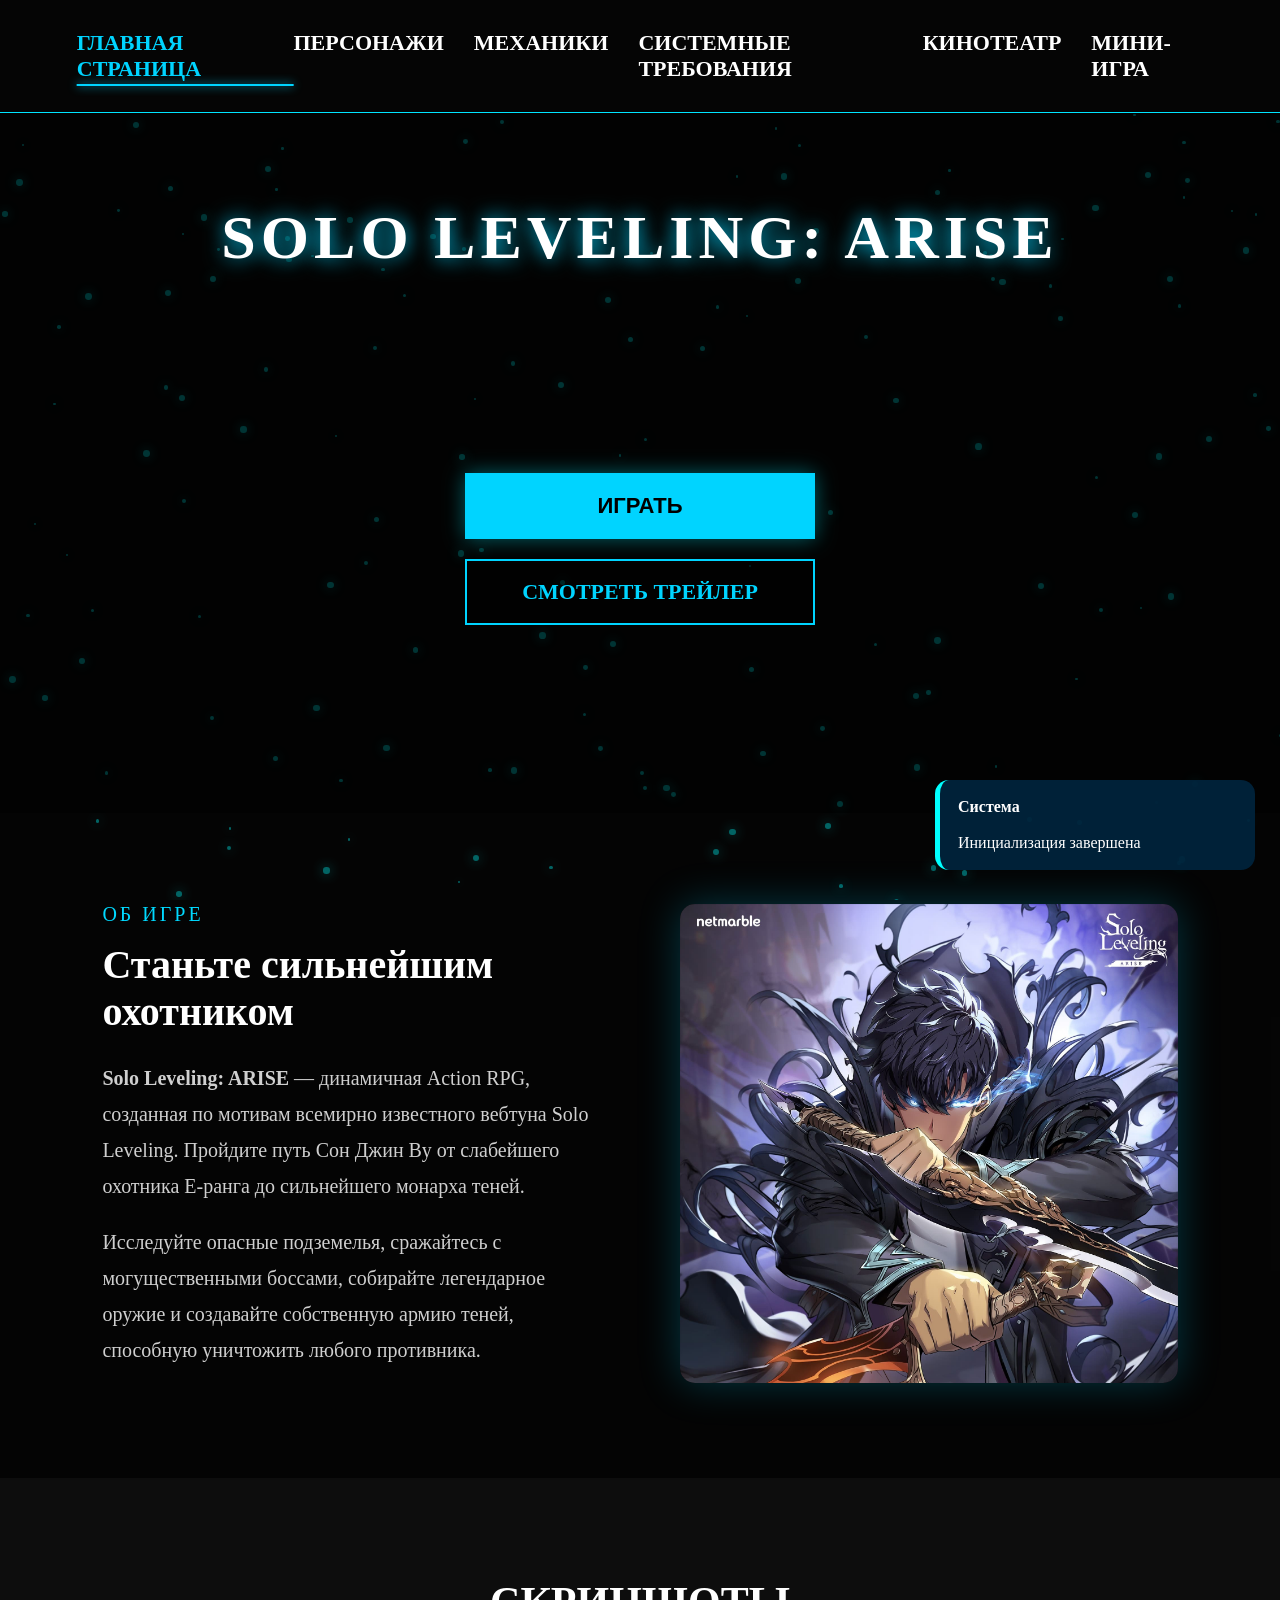
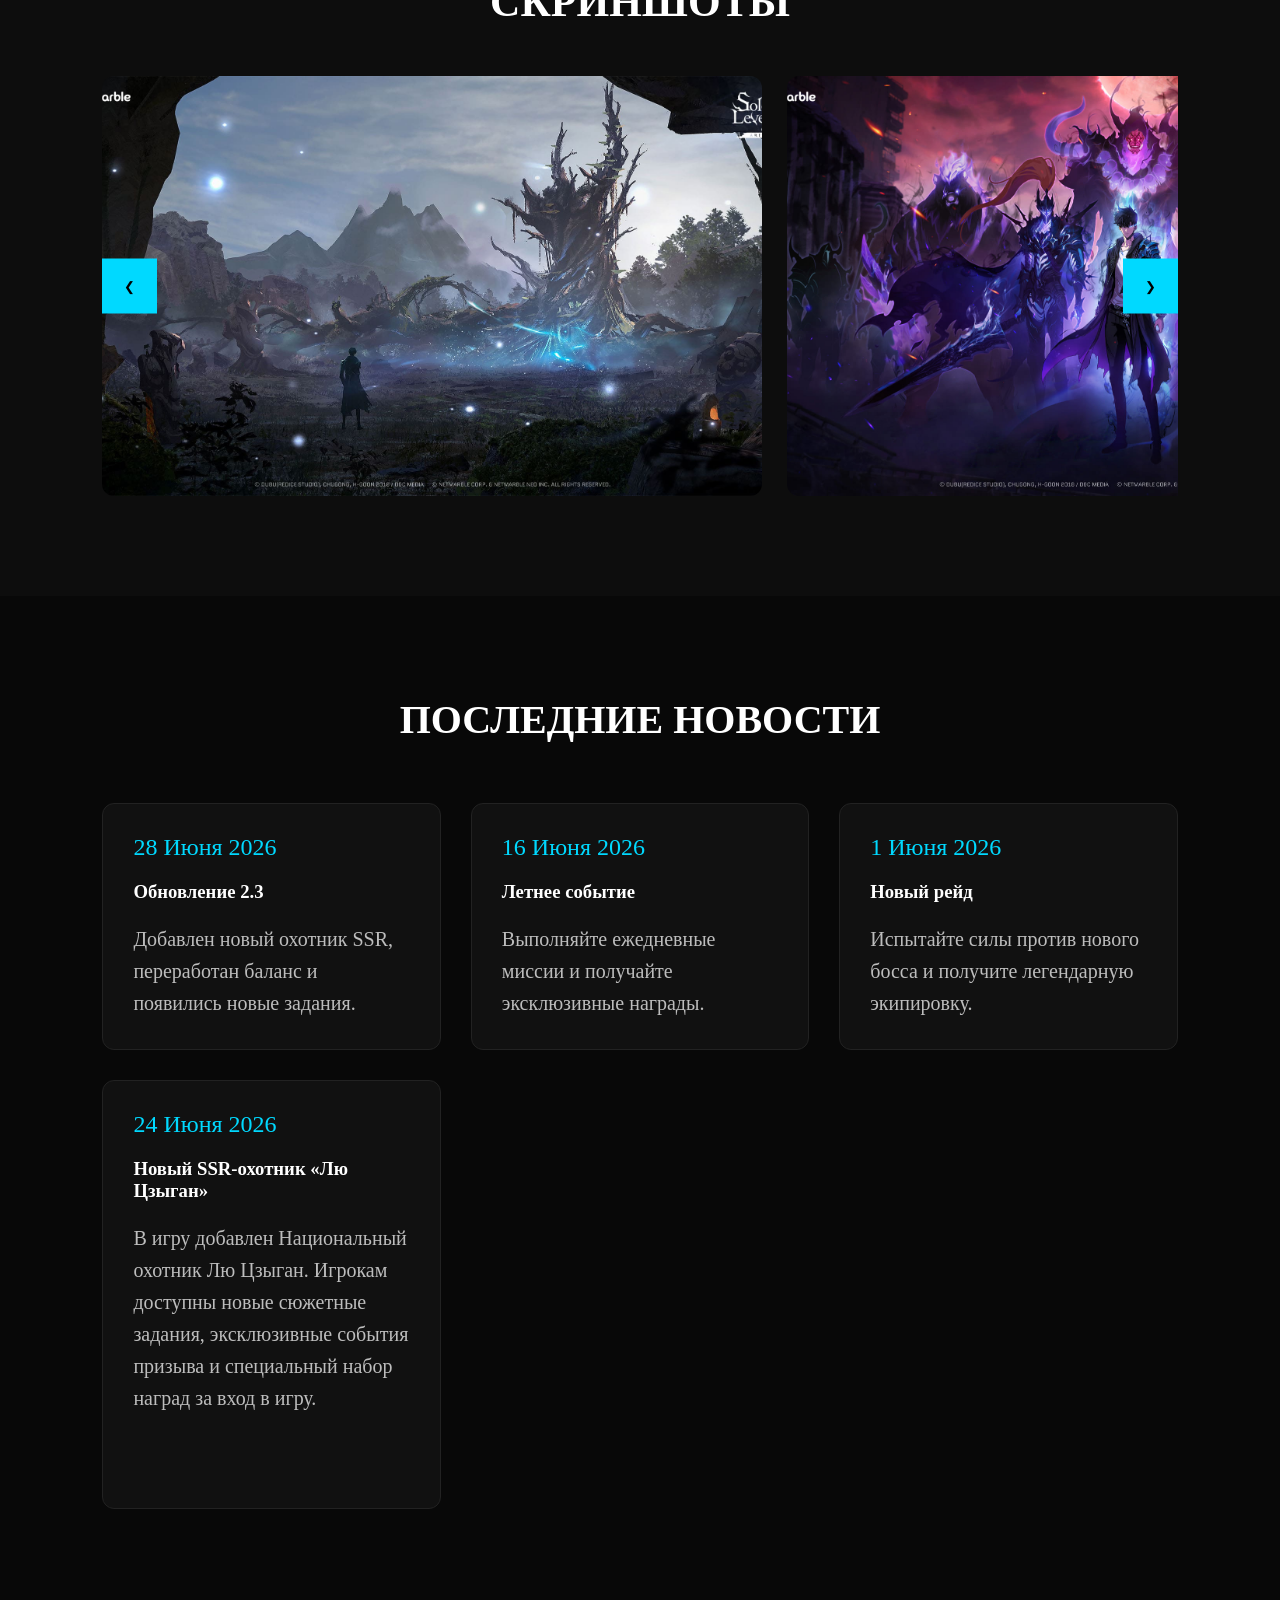
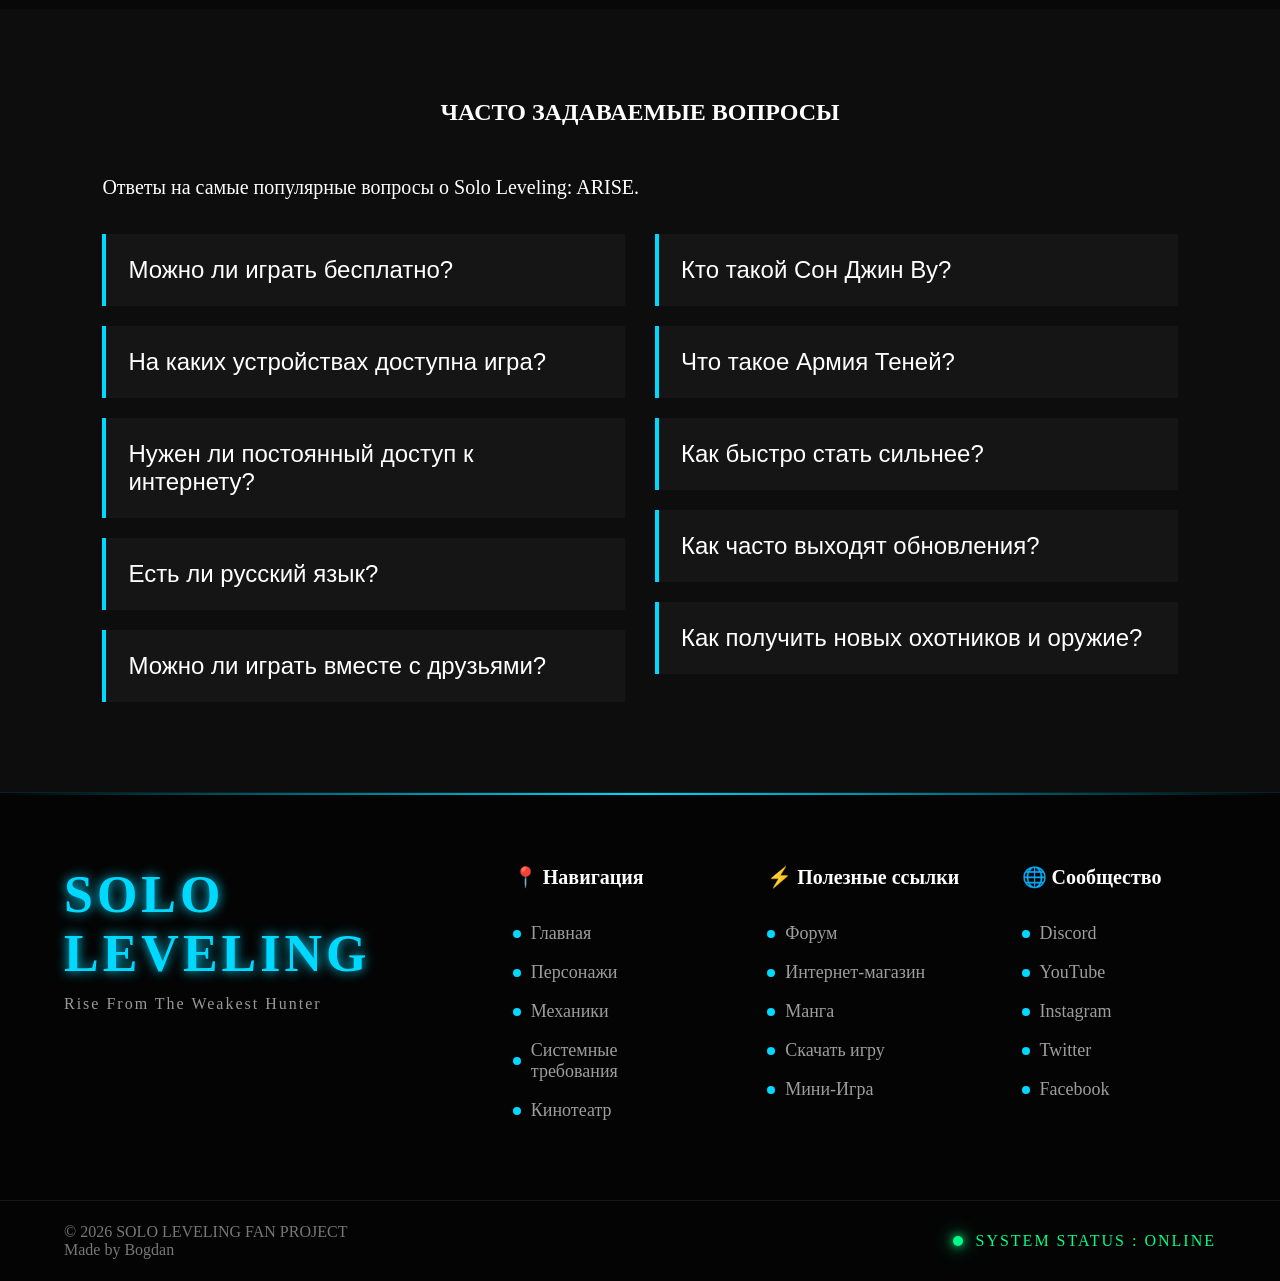
==== commit 46078dea: "улучшил картинки и немного доработал проект" ====
--- a/index.html
+++ b/index.html
@@ -43,7 +43,8 @@
                 <button class="btn-primary" id="play-btn">
                     ИГРАТЬ
                 </button>
-                <a href="https://www.youtube.com/watch?v=YvGSK8mIlt8" class="btn-secondary">
+                <a href="https://www.youtube.com/watch?v=YvGSK8mIlt8" class="btn-secondary" target="_blank"
+                    rel="noopener noreferrer">
                     СМОТРЕТЬ ТРЕЙЛЕР
                 </a>
             </div>
@@ -333,7 +334,6 @@
             <div class="footer-brand">
                 <h2>SOLO LEVELING</h2>
                 <p>Rise From The Weakest Hunter</p>
-                <div class="brand-glow"></div>
             </div>
             <div class="footer-column">
                 <h3>📍 Навигация</h3>
@@ -345,19 +345,26 @@
             </div>
             <div class="footer-column">
                 <h3>⚡ Полезные ссылки</h3>
-                <a href="https://forum.netmarble.com/slv_en">Форум</a>
-                <a href="https://slvshop.netmarble.com/ru/">Интернет-магазин</a>
-                <a href="https://com-x.life/9117-podnyatie-urovnya-v-odinochku-h3s2.html">Манга</a>
+                <a href="https://forum.netmarble.com/slv_en" target="_blank" rel="noopener noreferrer">Форум</a>
+                <a href="https://slvshop.netmarble.com/ru/" target="_blank"
+                    rel="noopener noreferrer">Интернет-магазин</a>
+                <a href="https://com-x.life/9117-podnyatie-urovnya-v-odinochku-h3s2.html" target="_blank"
+                    rel="noopener noreferrer">Манга</a>
                 <a href="#" id="download-footer-btn">Скачать игру</a>
                 <a href="/html/mini-game.html">Мини-Игра</a>
             </div>
             <div class="footer-column">
                 <h3>🌐 Сообщество</h3>
-                <a href="https://discord.com/invite/sololevelingarise-gl">Discord</a>
-                <a href="https://www.youtube.com/@SoloLevelingARISE_GL">YouTube</a>
-                <a href="https://www.instagram.com/sololeveling.arise">Instagram</a>
-                <a href="https://x.com/Sololv_ARISE_GL">Twitter</a>
-                <a href="https://www.facebook.com/SoloLevelingARISE.EN/">Facebook</a>
+                <a href="https://discord.com/invite/sololevelingarise-gl" target="_blank"
+                    rel="noopener noreferrer">Discord</a>
+                <a href="https://www.youtube.com/@SoloLevelingARISE_GL" target="_blank"
+                    rel="noopener noreferrer">YouTube</a>
+                <a href="https://www.instagram.com/sololeveling.arise" target="_blank"
+                    rel="noopener noreferrer">Instagram</a>
+                <a href="https://x.com/Sololv_ARISE_GL" target="_blank"
+                    rel="noopener noreferrer">Twitter</a>
+                <a href="https://www.facebook.com/SoloLevelingARISE.EN/" target="_blank"
+                    rel="noopener noreferrer">Facebook</a>
             </div>
         </div>
         <div class="footer-bottom">
--- a/css/animations.css
+++ b/css/animations.css
@@ -171,4 +171,26 @@
         opacity: 1;
         transform: translateY(0);
     }
+}
+
+@keyframes rotateRing {
+    from {
+        transform: rotate(0deg);
+    }
+
+    to {
+        transform: rotate(360deg);
+    }
+}
+
+@keyframes systemPulse {
+    0% {
+        box-shadow: 0 0 15px rgba(0, 255, 255, 0.2);
+    }
+    50% {
+        box-shadow: 0 0 25px rgba(0, 255, 255, 0.4);
+    }
+    100% {
+        box-shadow: 0 0 15px rgba(0, 255, 255, 0.2);
+    }
 }
